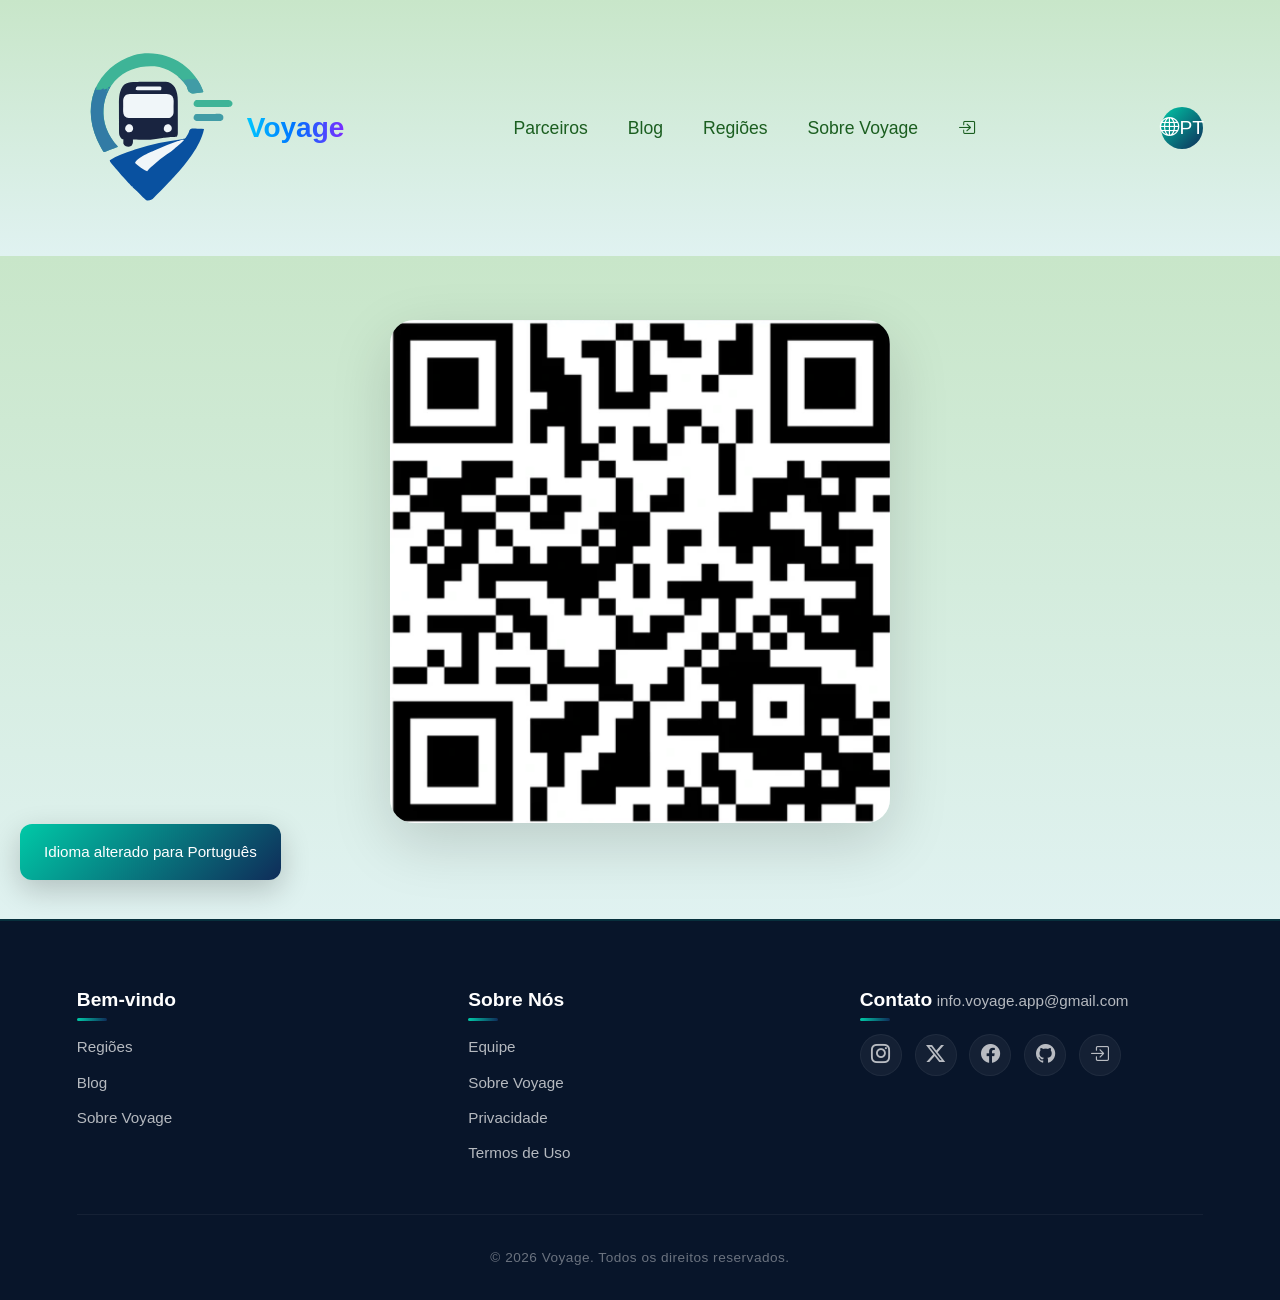
==== front-end/pages/app.html @ 57cb7425 "Primeiro commit - Projeto Voyage" ====
<!DOCTYPE html>
<html lang="pt-BR">

<head>
    <meta charset="UTF-8">
    <meta name="viewport" content="width=device-width, initial-scale=1.0">
    <link rel="stylesheet" href="../css/style.css">
    <link rel="stylesheet" href="../css/app.css">
    <link rel="stylesheet" href="https://cdn.jsdelivr.net/npm/bootstrap-icons@1.13.1/font/bootstrap-icons.min.css">
    <title>Instale o App | Voyage</title>
</head>

<body>
    <div class="container">

        <!-- ===== HEADER ===== -->
        <header class="header">
            <div class="brand">
                <a href="/index.html">
                <img src="../img/voyage_logo.svg" alt="Logo Voyage" class="logo">
                </a>
                <span class="brand-name">Voyage</span>
            </div>
            <nav class="nav-menu">
                <ul>
                    <li><a href="/front-end/pages/parceiros.html" class="active" data-i18n="nav_parceiros">Parceiros</a></li>
                    <li><a href="/front-end/pages/blog.html" data-i18n="nav_blog">Blog</a></li>
                    <li><a href="/front-end/pages/regioes.html" data-i18n="nav_regioes">Regiões</a></li>
                    <li><a href="/front-end/pages/sobre_nos.html" data-i18n="nav_sobre">Sobre Voyage</a></li>
                                        <!-- Botão de Login ADM -->
                    <a href="./front-end/pages/login.html" class="admin-login-link" title="Área Administrativa">
                        <i class="bi-box-arrow-in-right"></i> 
                    </a>
                </ul>
            </nav>
            <div class="language-selector">
                <button id="languageBtn" class="language-toggle" onclick="toggleLanguageMenu()">
                    <i class="bi bi-globe"></i> <span id="languageLabel">PT</span>
                </button>
                <div id="languageMenu" class="language-menu">
                    <button onclick="setLanguage('pt')">🇧🇷 Português</button>
                    <button onclick="setLanguage('en')">🇺🇸 English</button>
                    <button onclick="setLanguage('es')">🇪🇸 Español</button>
                </div>
            </div>
        </header>

        <!-- ===== CONTEÚDO PRINCIPAL (APENAS IMAGEM) ===== -->
        <main class="app-content">
            <div class="app-image-container">
                <img src="../img/qr-code.png" alt="Aplicativo Voyage">
            </div>
        </main>

        <!-- ===== FOOTER ===== -->
        <footer class="footer">
            <div class="footer-container">
                <div class="footer-col">
                    <h3 data-i18n="footer_bemvindo">Bem-vindo</h3>
                    <ul>
                        <li><a href="/front-end/pages/regioes.html" data-i18n="nav_regioes">Regiões</a></li>
                        <li><a href="/front-end/pages/blog.html" data-i18n="nav_blog">Blog</a></li>
                        <li><a href="/front-end/pages/sobre_nos.html" data-i18n="nav_sobre">Sobre Nós</a></li>
                    </ul>
                </div>
                <div class="footer-col">
                    <h3 data-i18n="footer_sobre">Sobre Nós</h3>
                    <ul>
                        <li><a href="/front-end/pages/sobre_nos.html#equipe" data-i18n="footer_equipe">Equipe</a></li>
                        <li><a href="/front-end/pages/sobre_nos.html" data-i18n="nav_sobre">Sobre Voyage</a></li>
                        <li><a href="/front-end/pages/sobre_nos.html#privacidade" data-i18n="footer_privacidade">Privacidade</a></li>
                        <li><a href="/front-end/pages/sobre_nos.html#termos" data-i18n="footer_termos">Termos de Uso</a></li>
                    </ul>
                </div>
                <div class="footer-col contact-col">
                    <h3 data-i18n="footer_contato">Contato</h3>
                    <a href="mailto:info.voyage.app@gmail.com" class="footer-email" data-i18n="footer_email">
                        <i class="bi bi-envelope-fill"></i> info.voyage.app@gmail.com
                    </a>
                    <div class="footer-social">
                        <a href="#" aria-label="Instagram"><i class="bi bi-instagram"></i></a>
                        <a href="#" aria-label="X (Twitter)"><i class="bi bi-twitter-x"></i></a>
                        <a href="#" aria-label="Facebook"><i class="bi bi-facebook"></i></a>
                        <a href="#" aria-label="GitHub"><i class="bi bi-github"></i></a>
                                        <!-- Botão de Login ADM -->
                    <a href="/front-end/pages/login.html" class="admin-login-link" title="Área Administrativa">
                        <i class="bi-box-arrow-in-right"></i> 
                    </a>
                    </div>
                </div>
            </div>
            <div class="footer-bottom">
                <p data-i18n="footer_direitos">&copy; 2026 Voyage. Todos os direitos reservados.</p>
            </div>
        </footer>

    </div>

        <div id="languageToast" class="language-toast"></div>

    <!-- Código de integração do VLibras -->
    <div vw class="enabled">
        <div vw-access-button class="active"></div>
        <div vw-plugin-wrapper>
            <div class="vw-plugin-top-wrapper"></div>
        </div>
    </div>
    <script src="/front-end/js/idioma.js"></script>
    <script src="https://vlibras.gov.br/app/vlibras-plugin.js"></script>
    <script>
        new window.VLibras.Widget('https://vlibras.gov.br/app');
    </script>

</body>

</html>
---- front-end/css/style.css ----
* {
    margin: 0;
    padding: 0;
    box-sizing: border-box;
}

:root {
    --text-dark: #333333;
    --green-light: #E0F2F1;
    --green-medium: #C8E6C9;
    --green-dark: #1B5E20;
    --green-accent: #00C9A7;
}

body {
    font-family: 'Segoe UI', Tahoma, Geneva, Verdana, sans-serif;
    line-height: 1.6;
    color: var(--text-dark);
    background: var(--green-light);
    min-height: 100vh;
    overflow-x: hidden;
    position: relative;
}

.container {
    margin: 0 auto;
    padding: 0;
    position: relative;
}

/* ===== HEADER ===== */
.header {
    height: 16rem;
    padding: 0 6%;
    display: flex;
    align-items: center;
    justify-content: space-between;
    /* Logo na esquerda, menu na direita */
    position: static;
    top: 0;
    z-index: 50;
    /* Degradê super suave de verde para verde (cima -> baixo) */
    background: linear-gradient(180deg, #C8E6C9 0%, #E0F2F1 100%);
}

.header .logo {
    width: 10rem;
    height: auto;
}

.brand {
    display: flex;
    align-items: center;
    gap: 10px;
}

.brand img {
    width: 50px;
    height: 50px;
    object-fit: contain;
}

.brand-name {
    font-size: 28px;
    font-weight: 700;

    background: linear-gradient(90deg,
            #00c6ff,
            #0072ff,
            #7b2cff);

    -webkit-background-clip: text;
    -webkit-text-fill-color: transparent;
    background-clip: text;
}

/* ===== MENU DE NAVEGAÇÃO ===== */
.nav-menu ul {
    display: flex;
    list-style: none;
    gap: 2.5rem;
    /* Espaçamento entre os itens do menu */
    align-items: center;
}

.nav-menu a {
    text-decoration: none;
    color: var(--green-dark);
    font-weight: 500;
    font-size: 1.1rem;
    transition: color 0.3s ease, transform 0.2s ease;
    position: relative;
}

.nav-menu a::after {
    content: '';
    position: absolute;
    width: 0;
    height: 2px;
    bottom: -4px;
    left: 0;
    background-color: var(--green-accent);
    transition: width 0.3s ease;
}

.nav-menu a:hover {
    color: var(--green-accent);
    transform: translateY(-2px);
}

.nav-menu a:hover::after {
    width: 100%;
}

/* ===== BOTÃO INSTALE O APP ===== */
.btn-install {
    display: flex;
    align-items: center;
    gap: 0.6rem;
    padding: 0.7rem 1.8rem;
    border-radius: 50px;
    text-decoration: none;
    font-weight: 700;
    font-size: 0.95rem;
    color: #ffffff;
    margin-left: 2rem;


    position: relative;
    overflow: hidden;
    z-index: 1;


    background: linear-gradient(135deg, #0F2C59 0%, #00C9A7 100%);
    box-shadow: 0 4px 15px rgba(0, 201, 167, 0.3);


    transition: transform 0.4s cubic-bezier(0.25, 0.46, 0.45, 0.94),
        box-shadow 0.4s cubic-bezier(0.25, 0.46, 0.45, 0.94);
}


.btn-install::before {
    content: '';
    position: absolute;
    top: 0;
    left: 0;
    width: 100%;
    height: 100%;
    border-radius: 50px;


    background: linear-gradient(135deg, #00C9A7 0%, #0F2C59 100%);


    opacity: 0;
    z-index: -1;
    /* Fica atrás do texto */


    transition: opacity 0.5s ease-in-out;
}

.btn-install i {
    font-size: 1.2rem;
    transition: transform 0.3s ease;
    position: relative;
    /* Garante que o ícone fique acima do degradê */
    z-index: 2;
}

.btn-install span {
    position: relative;
    /* Garante que o texto fique acima do degradê */
    z-index: 2;
}


.btn-install:hover {
    transform: translateY(-4px) scale(1.03);
    box-shadow: 0 10px 30px rgba(0, 201, 167, 0.5);
}

.btn-install:hover::before {
    opacity: 1;
    /* O segundo degradê aparece suavemente por cima do primeiro */
}

.btn-install:hover i {
    transform: translateY(-2px) scale(1.1);
}

/* Efeito ao clicar */
.btn-install:active {
    transform: scale(0.95);
    box-shadow: 0 2px 8px rgba(0, 201, 167, 0.3);
    transition: all 0.1s ease;
}

/* ===== RESPONSIVIDADE ===== */
@media (max-width: 768px) {
    .btn-install {
        margin-left: 0;
        width: 100%;
        justify-content: center;
    }
}

/* ===== RESPONSIVIDADE (Ajuste para celular) ===== */
@media (max-width: 768px) {
    .header {
        height: auto;
        flex-direction: column;
        padding: 1.5rem 6%;
        gap: 1.2rem;
    }

    .nav-menu ul {
        flex-wrap: wrap;
        justify-content: center;
        gap: 0.8rem;
    }

    .btn-install {
        margin-left: 0;
        /* Remove margem lateral no celular */
        width: 100%;
        /* Botão ocupa a largura toda no mobile */
        justify-content: center;
    }
}

/* ===== RESPONSIVIDADE  ===== */
@media (max-width: 768px) {
    .header {
        height: auto;
        flex-direction: column;
        padding: 1.5rem 6%;
        gap: 1.5rem;
    }

    .nav-menu ul {
        flex-wrap: wrap;
        justify-content: center;
        gap: 1rem;
    }
}

/* ===== MAIN / CARROSSEL DE CARDS (Layout Lado a Lado) ===== */
.main-content {
    position: relative;
    width: 100%;
    padding: 0 6%;
    margin: -4rem 0 4rem 0;
    display: flex;
    justify-content: center;
    align-items: center;
    min-height: 28rem;
    perspective: 1000px;
}

.cards-slider {
    position: relative;
    width: 100%;
    max-width: 1100px;
    /* Aumentei para caber texto e imagem */
    height: 25rem;
}

/* Card Base */
.card {
    position: absolute;
    top: 0;
    left: 0;
    width: 100%;
    height: 100%;
    background: #ffffff;
    padding: 0;
    /* Removemos o padding antigo, ele será feito nas colunas */
    border-radius: 24px;
    box-shadow: 0 20px 50px rgba(0, 0, 0, 0.08);
    display: flex;
    flex-direction: row;
    /* Texto na esquerda, imagem na direita */
    align-items: center;
    opacity: 0;
    transform: scale(0.95) translateY(20px);
    transition: opacity 0.6s ease, transform 0.6s ease;
    pointer-events: none;
    overflow: hidden;
    /* Garante que a imagem não saia das bordas arredondadas */
}

/* Card Ativo */
.card.active {
    opacity: 1;
    transform: scale(1) translateY(0);
    pointer-events: auto;
    position: relative;
    z-index: 10;
}

/* Coluna do Texto (Esquerda) */
.card-text {
    flex: 1;
    padding: 3rem 2rem 3rem 4rem;
    /* Mais padding na esquerda */
    display: flex;
    flex-direction: column;
    justify-content: center;
    align-items: flex-start;
    /* Texto alinhado à esquerda */
    text-align: left;
    /* Mudou de centralizado para esquerda */
    width: 55%;
}

/* Coluna da Imagem (Direita) */
.card-image {
    width: 45%;
    height: 100%;
    display: flex;
    align-items: center;
    justify-content: center;
    overflow: hidden;
    border-radius: 0 24px 24px 0;
    /* Arredondada apenas na direita */
    background: #f0faf9;
    /* Fundo verde bem clarinho atrás da imagem */
}

.card-image img {
    width: 100%;
    height: 100%;
    object-fit: cover;
    /* A imagem vai preencher o espaço sem distorcer */
    display: block;
}

/* Elementos do Texto */
.card .tag {
    display: inline-block;
    background: #E0F2F1;
    color: #1B5E20;
    padding: 0.4rem 1.2rem;
    border-radius: 50px;
    font-size: 0.8rem;
    font-weight: 600;
    text-transform: uppercase;
    letter-spacing: 0.5px;
    margin-bottom: 0.8rem;
}

.card h1 {
    font-size: 2.2rem;
    font-weight: 700;
    color: #333333;
    margin-bottom: 0.8rem;
    line-height: 1.2;
}

.card p {
    font-size: 1.05rem;
    color: #666;
    max-width: 500px;
    /* Limita largura do texto */
    margin-bottom: 1.5rem;
    line-height: 1.6;
}

/* Botões */
.btn-group {
    display: flex;
    gap: 1rem;
    flex-wrap: wrap;
}

.btn {
    display: inline-block;
    padding: 0.7rem 1.8rem;
    border-radius: 50px;
    text-decoration: none;
    font-weight: 600;
    font-size: 0.95rem;
    transition: all 0.3s ease;
}

.btn-primary {
    background: #1B5E20;
    color: #ffffff;
    box-shadow: 0 4px 15px rgba(27, 94, 32, 0.3);
}

.btn-primary:hover {
    background: #0f4212;
    transform: translateY(-3px);
}

.btn-secondary {
    background: transparent;
    color: #1B5E20;
    border: 2px solid #C8E6C9;
}

.btn-secondary:hover {
    background: #E0F2F1;
    border-color: #1B5E20;
    transform: translateY(-3px);
}

/* ===== CONTROLES DO SLIDER ===== */
.slider-indicators {
    display: flex;
    justify-content: center;
    gap: 0.8rem;
    margin-top: 2rem;
    position: absolute;
    bottom: -40px;
    left: 50%;
    transform: translateX(-50%);
    z-index: 20;
}

.slider-indicators .dot {
    width: 12px;
    height: 12px;
    border-radius: 50%;
    border: none;
    background: #ccc;
    cursor: pointer;
    transition: background 0.3s ease, transform 0.3s ease;
}

.slider-indicators .dot.active {
    background: #1B5E20;
    transform: scale(1.2);
}

/* ===== SETAS DE NAVEGAÇÃO PERSONALIZADAS ===== */
.arrow {
    position: absolute;
    top: 50%;
    transform: translateY(-50%);
    width: 48px;
    height: 48px;
    border-radius: 50%;
    border: none;
    cursor: pointer;
    z-index: 30;
    display: flex;
    align-items: center;
    justify-content: center;

    /* Degradê da logo */
    background: linear-gradient(135deg, #00C9A7 0%, #0F2C59 100%);
    color: #ffffff;

    /* Sombras elegantes */
    box-shadow: 0 4px 15px rgba(0, 0, 0, 0.15);

    /* Transição suave */
    transition: all 0.3s cubic-bezier(0.4, 0, 0.2, 1);
}

/* Efeito ao passar o mouse */
.arrow:hover {
    transform: translateY(-50%) scale(1.1);
    box-shadow: 0 8px 25px rgba(0, 201, 167, 0.4);
}

/* Efeito ao clicar */
.arrow:active {
    transform: translateY(-50%) scale(0.9);
}

/* Posicionamento: Colado nas bordas do card */
.cards-slider {
    position: relative;
    /* Garante que as setas fiquem presas ao slider */
}

.arrow-left {
    left: 100px;
    /* Metade da largura da seta para fora */
}

.arrow-right {
    right: 100px;
    /* Metade da largura da seta para fora */
}

/* Ícone SVG dentro da seta */
.arrow svg {
    width: 24px;
    height: 24px;
    stroke: #ffffff;
    stroke-width: 2.5;
    transition: transform 0.3s ease;
}

.arrow:hover svg {
    transform: scale(1.1);
}

/* ===== RESPONSIVIDADE ===== */
@media (max-width: 900px) {
    .arrow {
        display: none;
        /* Esconde em telas menores */
    }
}


/* ===== RESPONSIVIDADE ===== */
@media (max-width: 900px) {
    .card {
        flex-direction: column;
        /* Em telas menores, imagem vai para baixo do texto */
        height: auto;
        padding-bottom: 0;
    }

    .card-text {
        width: 100%;
        padding: 2.5rem;
        align-items: center;
        text-align: center;
    }

    .card p {
        max-width: 100%;
    }

    .card-image {
        width: 100%;
        height: 250px;
        border-radius: 0 0 24px 24px;
    }

    .main-content {
        margin: -2rem 0 2rem 0;
    }

    .cards-slider {
        height: auto;
        min-height: 32rem;
    }

    .arrow {
        display: none;
    }
}


/* ===== SEÇÃO REGIÕES ===== */
.regions-section {
    width: 100%;
    padding: 5rem 6% 6rem 6%;
    
    /* 🔥 DEGRADÊ MAIS MARCADO (Verde clarinho -> Azul escuro suave) */
    background: linear-gradient(180deg, #E0F2F1 0%, #C8E6C9 40%, #A3C4BC 100%);
    
    margin-top: 2rem;
}

.regions-container {
    max-width: 800px; /* Deixei mais estreito para ficar elegante */
    margin: 0 auto;
    display: flex;
    flex-direction: column; /* 🔥 O SEGREDO: Coloca um embaixo do outro */
    align-items: center;
    gap: 3rem;
}

/* Coluna do Texto (Centralizado) */
.regions-text {
    max-width: 700px;
    text-align: center; /* Centraliza o texto */
    display: flex;
    flex-direction: column;
    align-items: center;
}

.regions-tag {
    display: inline-block;
    background: #E0F2F1;
    color: #1B5E20;
    padding: 0.4rem 1.2rem;
    border-radius: 50px;
    font-size: 0.8rem;
    font-weight: 600;
    text-transform: uppercase;
    letter-spacing: 0.5px;
    margin-bottom: 1rem;
}

.regions-text h2 {
    font-size: 3rem;
    font-weight: 700;
    color: #333333;
    line-height: 1.2;
    margin-bottom: 1.2rem;
}

/* A palavra que muda (Matão / Taquaritinga) */
.highlight-city {
    background: linear-gradient(135deg, #00C9A7 0%, #0F2C59 100%);
    -webkit-background-clip: text;
    -webkit-text-fill-color: transparent;
    background-clip: text;
    display: inline-block;
    min-width: 160px;
    transition: opacity 0.5s ease;
}

.regions-text p {
    font-size: 1.1rem;
    color: #666;
    line-height: 1.6;
    margin-bottom: 2rem;
    max-width: 500px;
}

/* Botão Ver Regiões */
.btn-regions {
    display: inline-flex;
    align-items: center;
    gap: 0.8rem;
    padding: 0.9rem 2.5rem;
    border-radius: 50px;
    text-decoration: none;
    font-weight: 700;
    font-size: 1rem;
    color: #ffffff;
    
    background: linear-gradient(135deg, #00C9A7 0%, #0F2C59 100%);
    box-shadow: 0 4px 15px rgba(0, 201, 167, 0.3);
    transition: all 0.4s cubic-bezier(0.25, 0.46, 0.45, 0.94);
    position: relative;
    overflow: hidden;
    z-index: 1;
}

.btn-regions::before {
    content: '';
    position: absolute;
    top: 0;
    left: 0;
    width: 100%;
    height: 100%;
    border-radius: 50px;
    background: linear-gradient(135deg, #0F2C59 0%, #00C9A7 100%);
    opacity: 0;
    z-index: -1;
    transition: opacity 0.5s ease-in-out;
}

.btn-regions:hover {
    transform: translateY(-3px) scale(1.02);
    box-shadow: 0 8px 25px rgba(0, 201, 167, 0.5);
}

.btn-regions:hover::before {
    opacity: 1;
}

.btn-regions i {
    font-size: 1.2rem;
    transition: transform 0.3s ease;
}

.btn-regions:hover i {
    transform: translateX(5px);
}

.btn-regions:active {
    transform: scale(0.95);
}

/* Coluna da Imagem (Agora embaixo) */
.regions-images {
    width: 100%;
    max-width: 700px;
    position: relative;
    height: 350px;
    border-radius: 24px;
    overflow: hidden;
    box-shadow: 0 20px 50px rgba(0, 0, 0, 0.1);
}

.city-image {
    position: absolute;
    top: 0;
    left: 0;
    width: 100%;
    height: 100%;
    object-fit: cover;
    border-radius: 24px;
    opacity: 0;
    transform: scale(1.05);
    transition: opacity 0.8s ease, transform 0.8s ease;
}

.city-image.active {
    opacity: 1;
    transform: scale(1);
    z-index: 10;
}


/* ===== CRÉDITOS DINÂMICOS DAS IMAGENS ===== */
.regions-images {
    position: relative;
}

.credit-text {
    position: absolute;
    bottom: 10px;
    right: 15px;
    background: rgba(255, 255, 255, 0.85);
    color: #333333;
    padding: 4px 12px;
    border-radius: 20px;
    font-size: 0.8rem;
    font-weight: 500;
    z-index: 15;
    box-shadow: 0 4px 12px rgba(0, 0, 0, 0.2);
    backdrop-filter: blur(2px);
}

.credit-text a {
    color: #00C9A7;
    text-decoration: none;
    font-weight: 700;
}

.credit-text a:hover {
    text-decoration: underline;
    color: #0F2C59;
}

/* Ajuste para o modo noturno */
body.dark-mode .credit-text {
    background: rgba(15, 31, 38, 0.8);
    color: #e0e0e0;
}

body.dark-mode .credit-text a {
    color: #00C9A7;
}

body.dark-mode .credit-text a:hover {
    color: #ffffff;
}

/* ===== RESPONSIVIDADE ===== */
@media (max-width: 900px) {
    .regions-text h2 {
        font-size: 2.2rem;
    }
    .regions-images {
        height: 250px;
    }
}

/* ===== SEÇÃO VISÃO ===== */
.vision-section {
    width: 100%;
    padding: 5rem 6% 6rem 6%;
    background: linear-gradient(180deg, #A3C4BC 0%, #0F2C59 100%);
    color: #333333;
}

.vision-section .vision-text p {
    color: #444444; /* Mantém cinza escuro na parte clara */
}

@media (min-width: 901px) {
    .vision-section .vision-text .vision-highlight {
        color: #ffffff;
        border-left-color: #00C9A7;
    }
}

.vision-container {
    max-width: 1200px;
    margin: 0 auto;
    display: flex;
    align-items: center;
    justify-content: space-between;
    gap: 4rem;
}

/* Coluna do Texto */
.vision-text {
    flex: 1;
    max-width: 600px;
}

.vision-tag {
    display: inline-block;
    background: rgba(255, 255, 255, 0.3);
    backdrop-filter: blur(4px);
    color: #1B5E20;
    padding: 0.4rem 1.2rem;
    border-radius: 50px;
    font-size: 0.8rem;
    font-weight: 600;
    text-transform: uppercase;
    letter-spacing: 0.5px;
    margin-bottom: 1rem;
}

.vision-text h2 {
    font-size: 3rem;
    font-weight: 700;
    color: #ffffff;
    line-height: 1.2;
    margin-bottom: 1.5rem;
    text-shadow: 0 2px 10px rgba(0, 0, 0, 0.1);
}

.vision-text h2 span {
    background: linear-gradient(135deg, #00C9A7 0%, #ffffff 100%);
    -webkit-background-clip: text;
    -webkit-text-fill-color: transparent;
    background-clip: text;
}

.vision-text p {
    font-size: 1.1rem;
    line-height: 1.8;
    margin-bottom: 1.5rem;
}

/* Ajuste dinâmico da cor do texto conforme o degradê */
.vision-text p:nth-child(3) {
    color: #ffffff; /* Parágrafos ficam brancos no fundo azul */
}

.vision-text p:nth-child(4) {
    color: #f0f0f0; /* Parágrafos ficam brancos no fundo azul */
}

.vision-text .vision-highlight {
    font-weight: 600;
    color: #ffffff;
    font-size: 1.15rem;
    border-left: 4px solid #00C9A7;
    padding-left: 1.2rem;
    margin-top: 0.5rem;
    background: rgba(0, 0, 0, 0.1);
    border-radius: 8px;
    padding: 1rem 1.5rem;
    backdrop-filter: blur(2px);
}

/* Coluna da Imagem */
.vision-image {
    flex: 1;
    max-width: 550px;
    border-radius: 24px;
    overflow: hidden;
    box-shadow: 0 20px 50px rgba(0, 0, 0, 0.3);
    border: 3px solid rgba(255, 255, 255, 0.2);
}

.vision-image img {
    width: 100%;
    height: auto;
    display: block;
    object-fit: cover;
}

/* ===== RESPONSIVIDADE ===== */
@media (max-width: 900px) {
    .vision-container {
        flex-direction: column-reverse;
        gap: 2.5rem;
    }
    .vision-text {
        max-width: 100%;
        text-align: center;
    }
    .vision-text h2 {
        font-size: 2.2rem;
    }
    .vision-text .vision-highlight {
        border-left: none;
        padding-left: 0;
        text-align: center;
    }
    .vision-image {
        max-width: 100%;
    }
}

/* ===== SEÇÃO BLOG ===== */
.blog-section {
    width: 100%;
    padding: 6rem 6% 8rem 6%;
    
    /* 🔥 Degradê de continuação (Azul escuro -> Azul mais profundo) */
    background: linear-gradient(180deg, #0F2C59 0%, #0a1f3d 100%);
    
    /* Centraliza o conteúdo e limita a largura */
    display: flex;
    justify-content: center;
    align-items: center;
    text-align: center;
}

.blog-container {
    max-width: 800px;
    margin: 0 auto;
}

.blog-content {
    display: flex;
    flex-direction: column;
    align-items: center;
    gap: 1.5rem;
}

.blog-tag {
    display: inline-block;
    background: rgba(255, 255, 255, 0.1);
    backdrop-filter: blur(4px);
    color: #00C9A7;
    padding: 0.4rem 1.5rem;
    border-radius: 50px;
    font-size: 0.8rem;
    font-weight: 600;
    text-transform: uppercase;
    letter-spacing: 0.5px;
    border: 1px solid rgba(255, 255, 255, 0.1);
}

.blog-content h2 {
    font-size: 3.5rem;
    font-weight: 700;
    color: #ffffff;
    line-height: 1.1;
    margin: 0;
    text-shadow: 0 2px 20px rgba(0, 0, 0, 0.2);
}

.blog-content h2::after {
    content: '';
    display: block;
    width: 80px;
    height: 4px;
    background: linear-gradient(90deg, #00C9A7, #0F2C59);
    margin: 1.5rem auto 0;
    border-radius: 4px;
}

.blog-content p {
    font-size: 1.2rem;
    color: rgba(255, 255, 255, 0.8);
    line-height: 1.8;
    max-width: 600px;
    margin: 0 auto;
}

/* Botão Acessar o Blog */
.btn-blog {
    display: inline-flex;
    align-items: center;
    gap: 0.8rem;
    padding: 1rem 3rem;
    border-radius: 50px;
    text-decoration: none;
    font-weight: 700;
    font-size: 1.1rem;
    color: #0F2C59;
    
    /* Fundo branco com degradê nas bordas */
    background: #ffffff;
    border: 2px solid transparent;
    background-image: linear-gradient(#ffffff, #ffffff), 
                      linear-gradient(135deg, #00C9A7, #0F2C59);
    background-origin: border-box;
    background-clip: padding-box, border-box;
    
    box-shadow: 0 4px 20px rgba(0, 201, 167, 0.3);
    transition: all 0.4s cubic-bezier(0.25, 0.46, 0.45, 0.94);
    position: relative;
    overflow: hidden;
    z-index: 1;
}

.btn-blog::before {
    content: '';
    position: absolute;
    top: 0;
    left: 0;
    width: 100%;
    height: 100%;
    border-radius: 50px;
    background: linear-gradient(135deg, #00C9A7, #0F2C59);
    opacity: 0;
    z-index: -1;
    transition: opacity 0.5s ease-in-out;
}

.btn-blog:hover {
    transform: translateY(-4px) scale(1.03);
    box-shadow: 0 10px 35px rgba(0, 201, 167, 0.5);
    color: #ffffff;
}

.btn-blog:hover::before {
    opacity: 1;
}

.btn-blog i {
    font-size: 1.3rem;
    transition: transform 0.3s ease;
}

.btn-blog:hover i {
    transform: translateX(6px);
}

.btn-blog:active {
    transform: scale(0.95);
}

/* ===== RESPONSIVIDADE ===== */
@media (max-width: 900px) {
    .blog-section {
        padding: 4rem 6% 5rem 6%;
    }
    .blog-content h2 {
        font-size: 2.5rem;
    }
    .blog-content p {
        font-size: 1.05rem;
    }
    .btn-blog {
        padding: 0.9rem 2.5rem;
        font-size: 1rem;
    }
}

/* ===== RODAPÉ ===== */
.footer {
    width: 100%;
    background: #08152a; /* Azul mais escuro que a seção do blog */
    padding: 4rem 6% 2rem 6%;
    color: #ffffff;
    border-top: 2px solid rgba(0, 201, 167, 0.15); /* Linha sutil verde água */
}

.footer-container {
    max-width: 1200px;
    margin: 0 auto;
    display: flex;
    justify-content: space-between;
    flex-wrap: wrap;
    gap: 3rem;
    padding-bottom: 3rem;
    border-bottom: 1px solid rgba(255, 255, 255, 0.05);
}

/* Colunas do Footer */
.footer-col {
    flex: 1;
    min-width: 180px;
}

.footer-col h3 {
    font-size: 1.2rem;
    font-weight: 700;
    color: #ffffff;
    margin-bottom: 1.2rem;
    position: relative;
    display: inline-block;
}

/* Linha decorativa abaixo do título */
.footer-col h3::after {
    content: '';
    position: absolute;
    bottom: -6px;
    left: 0;
    width: 30px;
    height: 3px;
    background: linear-gradient(90deg, #00C9A7, #0F2C59);
    border-radius: 4px;
}

.footer-col ul {
    list-style: none;
    display: flex;
    flex-direction: column;
    gap: 0.6rem;
}

.footer-col ul li a {
    text-decoration: none;
    color: rgba(255, 255, 255, 0.7);
    font-size: 0.95rem;
    transition: color 0.3s ease, transform 0.2s ease;
    display: inline-block;
}

.footer-col ul li a:hover {
    color: #00C9A7;
    transform: translateX(4px);
}

/* Coluna de Contato (Email e Redes) */
.footer-email {
    display: inline-flex;
    align-items: center;
    gap: 0.6rem;
    color: rgba(255, 255, 255, 0.7);
    text-decoration: none;
    font-size: 0.95rem;
    margin-bottom: 1.2rem;
    transition: color 0.3s ease;
}

.footer-email:hover {
    color: #00C9A7;
}

.footer-email i {
    font-size: 1.1rem;
}

/* Ícones das Redes Sociais */
.footer-social {
    display: flex;
    gap: 0.8rem;
    flex-wrap: wrap;
}

.footer-social a {
    display: flex;
    align-items: center;
    justify-content: center;
    width: 42px;
    height: 42px;
    border-radius: 50%;
    background: rgba(255, 255, 255, 0.05);
    color: rgba(255, 255, 255, 0.7);
    text-decoration: none;
    font-size: 1.2rem;
    transition: all 0.3s cubic-bezier(0.25, 0.46, 0.45, 0.94);
    border: 1px solid rgba(255, 255, 255, 0.05);
}

.footer-social a:hover {
    background: linear-gradient(135deg, #00C9A7 0%, #0F2C59 100%);
    color: #ffffff;
    transform: translateY(-3px) scale(1.05);
    box-shadow: 0 8px 20px rgba(0, 201, 167, 0.3);
}

/* Linha inferior (Direitos autorais) */
.footer-bottom {
    max-width: 1200px;
    margin: 0 auto;
    padding-top: 2rem;
    text-align: center;
}

.footer-bottom p {
    color: rgba(255, 255, 255, 0.4);
    font-size: 0.85rem;
    letter-spacing: 0.5px;
}



/* ===== RESPONSIVIDADE ===== */
@media (max-width: 768px) {
    .footer-container {
        flex-direction: column;
        gap: 2.5rem;
        align-items: center;
        text-align: center;
    }
    .footer-col {
        min-width: 100%;
        display: flex;
        flex-direction: column;
        align-items: center;
    }
    .footer-col h3::after {
        left: 50%;
        transform: translateX(-50%);
    }
    .footer-col ul li a:hover {
        transform: translateY(-2px);
    }
    .footer-social {
        justify-content: center;
    }
}

/* ===== SELETOR DE IDIOMA ===== */
.language-selector {
    position: relative;
    display: inline-block;
}

.language-toggle {
    width: 42px;
    height: 42px;
    border-radius: 50%;
    background: linear-gradient(135deg, #00C9A7, #0F2C59);
    border: none;
    cursor: pointer;
    display: flex;
    align-items: center;
    justify-content: center;
    color: #ffffff;
    font-size: 1.2rem;
    margin-left: 1rem;
    transition: all 0.3s ease;
}

.language-toggle:hover {
    transform: scale(1.1);
    box-shadow: 0 8px 20px rgba(0, 201, 167, 0.4);
}

.language-menu {
    position: absolute;
    top: 50px;
    right: 0;
    background: #ffffff;
    border-radius: 12px;
    box-shadow: 0 10px 30px rgba(0, 0, 0, 0.1);
    padding: 0.5rem;
    display: none;
    flex-direction: column;
    gap: 0.2rem;
    min-width: 150px;
    z-index: 1000;
}

.language-menu.open {
    display: flex;
}

.language-menu button {
    background: none;
    border: none;
    padding: 0.5rem 1rem;
    border-radius: 8px;
    cursor: pointer;
    font-size: 0.9rem;
    color: #333;
    transition: all 0.3s ease;
    text-align: left;
}

.language-menu button:hover {
    background: #E0F2F1;
    color: #00C9A7;
}

.language-menu button.active {
    background: #E0F2F1;
    color: #00C9A7;
    font-weight: bold;
}

.language-toast {
    position: fixed;
    bottom: 20px;
    left: 20px;
    background: linear-gradient(135deg, #00C9A7, #0F2C59);
    color: #ffffff;
    padding: 1rem 1.5rem;
    border-radius: 12px;
    font-size: 0.95rem;
    box-shadow: 0 10px 30px rgba(0, 0, 0, 0.2);
    z-index: 1200;
    opacity: 0;
    transform: translateY(20px);
    transition: all 0.3s ease;
}

.language-toast.show {
    opacity: 1;
    transform: translateY(0);
}
---- front-end/css/app.css ----
/* =============================================
   APP - ESTILOS ESPECÍFICOS
   ============================================= */

/* ===== FUNDO GERAL ===== */
body {
    font-family: 'Segoe UI', Tahoma, Geneva, Verdana, sans-serif;
    color: #333333;
    margin: 0;
    min-height: 100vh;
}

/* ===== CONTEÚDO PRINCIPAL (APENAS IMAGEM) ===== */
.app-content {
    width: 100%;
    padding: 4rem 6% 6rem 6%;
    background: linear-gradient(180deg, #C8E6C9 0%, #E0F2F1 100%);
    display: flex;
    justify-content: center;
    align-items: center;
    min-height: 70vh;
}

.app-image-container {
    max-width: 500px;
    width: 100%;
    display: flex;
    justify-content: center;
    align-items: center;
}

.app-image-container img {
    width: 100%;
    height: auto;
    display: block;
    object-fit: contain;
    
    /* Efeito de "flutuação" com sombra */
    border-radius: 24px;
    box-shadow: 0 20px 60px rgba(0, 0, 0, 0.15);
    transition: transform 0.3s ease, box-shadow 0.3s ease;
}

.app-image-container img:hover {
    transform: translateY(-6px);
    box-shadow: 0 30px 80px rgba(0, 0, 0, 0.2);
}

/* ===== RESPONSIVIDADE ===== */
@media (max-width: 900px) {
    .app-content {
        min-height: 50vh;
        padding: 3rem 6%;
    }

    .app-image-container {
        max-width: 350px;
    }
}

@media (max-width: 600px) {
    .app-image-container {
        max-width: 280px;
    }
}
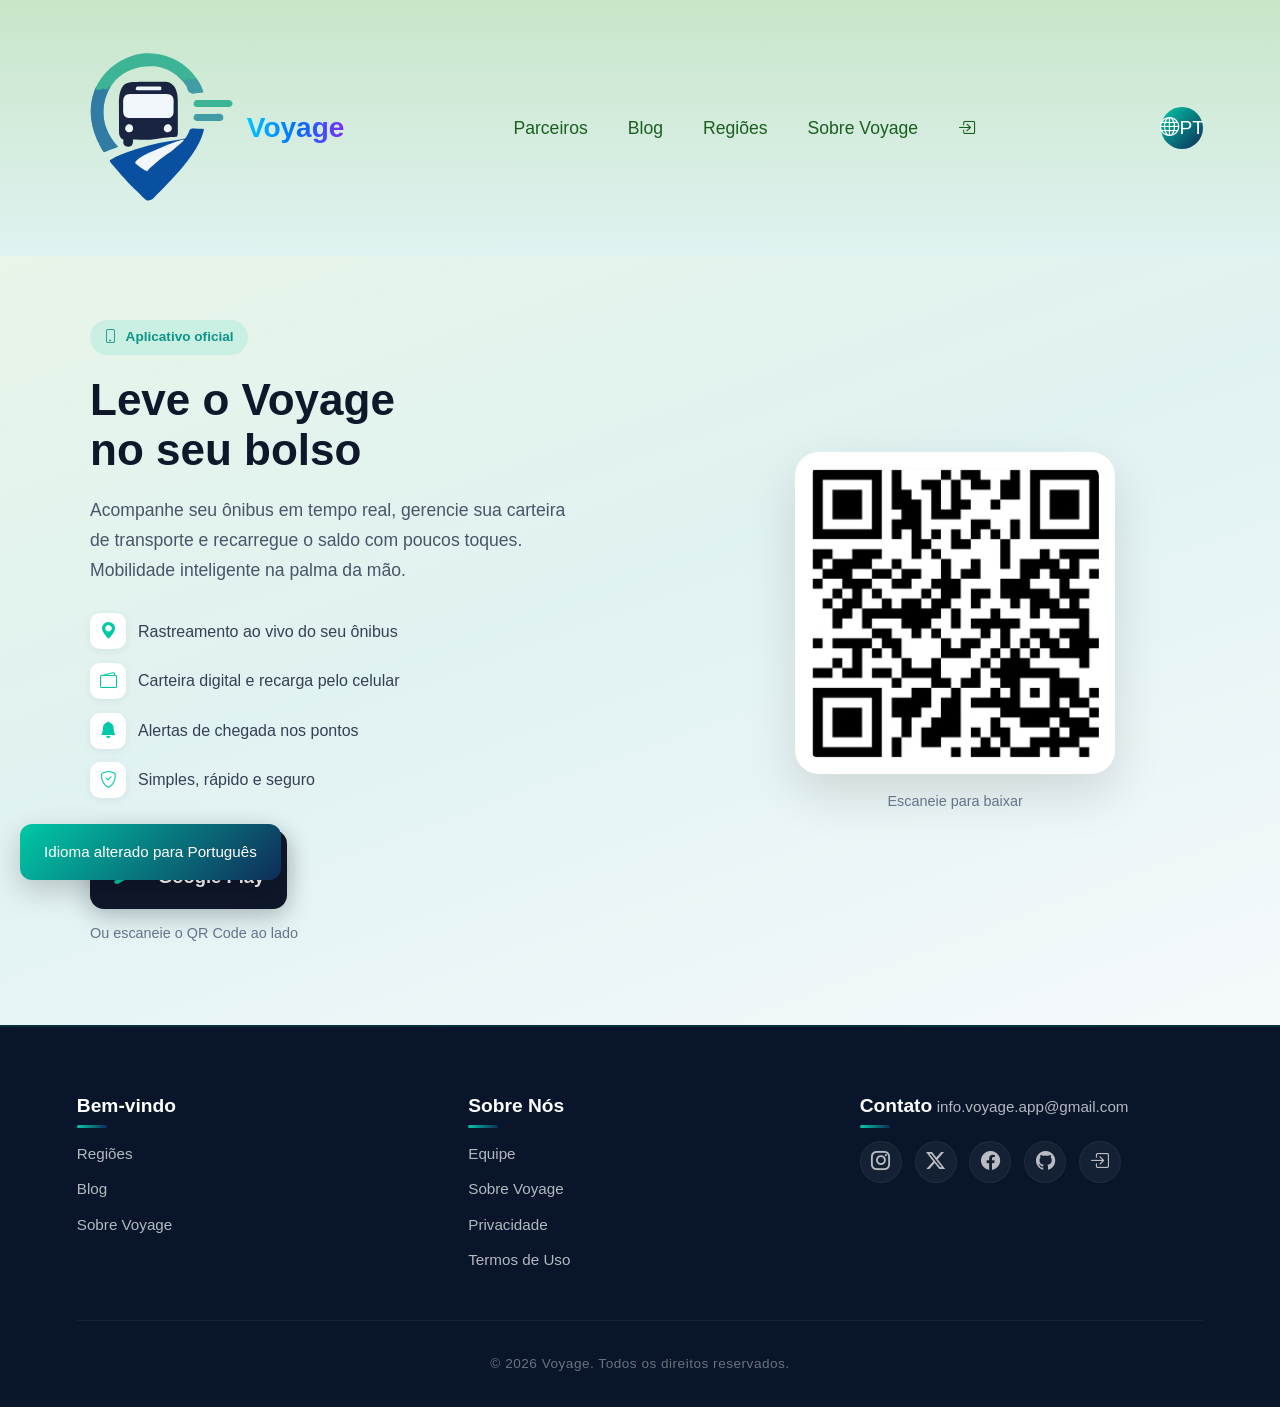
==== commit f58b7eb1: "Ajuste na pagina APP" ====
--- a/front-end/pages/app.html
+++ b/front-end/pages/app.html
@@ -46,11 +46,67 @@
         </header>
 
         <!-- ===== CONTEÚDO PRINCIPAL (APENAS IMAGEM) ===== -->
-        <main class="app-content">
-            <div class="app-image-container">
-                <img src="../img/qr-code.png" alt="Aplicativo Voyage">
+<!-- ===== CONTEÚDO PRINCIPAL ===== -->
+<main class="app-content">
+    <div class="app-hero">
+
+        <!-- Texto -->
+        <div class="app-text">
+            <span class="app-badge">
+                <i class="bi bi-phone"></i> Aplicativo oficial
+            </span>
+
+            <h1>Leve o Voyage<br>no seu bolso</h1>
+
+            <p class="app-desc">
+                Acompanhe seu ônibus em tempo real, gerencie sua carteira de transporte
+                e recarregue o saldo com poucos toques. Mobilidade inteligente na palma da mão.
+            </p>
+
+            <ul class="app-features">
+                <li>
+                    <i class="bi bi-geo-alt-fill"></i>
+                    <span>Rastreamento ao vivo do seu ônibus</span>
+                </li>
+                <li>
+                    <i class="bi bi-wallet2"></i>
+                    <span>Carteira digital e recarga pelo celular</span>
+                </li>
+                <li>
+                    <i class="bi bi-bell-fill"></i>
+                    <span>Alertas de chegada nos pontos</span>
+                </li>
+                <li>
+                    <i class="bi bi-shield-check"></i>
+                    <span>Simples, rápido e seguro</span>
+                </li>
+            </ul>
+
+            <div class="app-actions">
+                <!-- Troque o href pelo link real da Play Store quando tiver -->
+                <a href="https://play.google.com/store" target="_blank" rel="noopener"
+                   class="btn-playstore">
+                    <i class="bi bi-google-play"></i>
+                    <div class="btn-playstore-text">
+                        <small>Disponível no</small>
+                        <strong>Google Play</strong>
+                    </div>
+                </a>
+
+                <p class="app-qr-hint">
+                    Ou escaneie o QR Code ao lado
+                </p>
             </div>
-        </main>
+        </div>
+
+        <!-- QR Code -->
+        <div class="app-image-container">
+            <img src="../img/qr-code.png" alt="QR Code do aplicativo Voyage">
+            <p class="qr-caption">Escaneie para baixar</p>
+        </div>
+
+    </div>
+</main>
 
         <!-- ===== FOOTER ===== -->
         <footer class="footer">
--- a/front-end/css/style.css
+++ b/front-end/css/style.css
@@ -35,12 +35,11 @@
     display: flex;
     align-items: center;
     justify-content: space-between;
-    /* Logo na esquerda, menu na direita */
     position: static;
     top: 0;
     z-index: 50;
-    /* Degradê super suave de verde para verde (cima -> baixo) */
     background: linear-gradient(180deg, #C8E6C9 0%, #E0F2F1 100%);
+    gap: 1rem;
 }
 
 .header .logo {
@@ -63,12 +62,7 @@
 .brand-name {
     font-size: 28px;
     font-weight: 700;
-
-    background: linear-gradient(90deg,
-            #00c6ff,
-            #0072ff,
-            #7b2cff);
-
+    background: linear-gradient(90deg, #00c6ff, #0072ff, #7b2cff);
     -webkit-background-clip: text;
     -webkit-text-fill-color: transparent;
     background-clip: text;
@@ -79,7 +73,6 @@
     display: flex;
     list-style: none;
     gap: 2.5rem;
-    /* Espaçamento entre os itens do menu */
     align-items: center;
 }
 
@@ -124,21 +117,14 @@
     font-size: 0.95rem;
     color: #ffffff;
     margin-left: 2rem;
-
-
     position: relative;
     overflow: hidden;
     z-index: 1;
-
-
     background: linear-gradient(135deg, #0F2C59 0%, #00C9A7 100%);
     box-shadow: 0 4px 15px rgba(0, 201, 167, 0.3);
-
-
     transition: transform 0.4s cubic-bezier(0.25, 0.46, 0.45, 0.94),
         box-shadow 0.4s cubic-bezier(0.25, 0.46, 0.45, 0.94);
 }
-
 
 .btn-install::before {
     content: '';
@@ -148,16 +134,9 @@
     width: 100%;
     height: 100%;
     border-radius: 50px;
-
-
     background: linear-gradient(135deg, #00C9A7 0%, #0F2C59 100%);
-
-
     opacity: 0;
     z-index: -1;
-    /* Fica atrás do texto */
-
-
     transition: opacity 0.5s ease-in-out;
 }
 
@@ -165,16 +144,13 @@
     font-size: 1.2rem;
     transition: transform 0.3s ease;
     position: relative;
-    /* Garante que o ícone fique acima do degradê */
     z-index: 2;
 }
 
 .btn-install span {
     position: relative;
-    /* Garante que o texto fique acima do degradê */
     z-index: 2;
 }
-
 
 .btn-install:hover {
     transform: translateY(-4px) scale(1.03);
@@ -183,70 +159,19 @@
 
 .btn-install:hover::before {
     opacity: 1;
-    /* O segundo degradê aparece suavemente por cima do primeiro */
 }
 
 .btn-install:hover i {
     transform: translateY(-2px) scale(1.1);
 }
 
-/* Efeito ao clicar */
 .btn-install:active {
     transform: scale(0.95);
     box-shadow: 0 2px 8px rgba(0, 201, 167, 0.3);
     transition: all 0.1s ease;
 }
 
-/* ===== RESPONSIVIDADE ===== */
-@media (max-width: 768px) {
-    .btn-install {
-        margin-left: 0;
-        width: 100%;
-        justify-content: center;
-    }
-}
-
-/* ===== RESPONSIVIDADE (Ajuste para celular) ===== */
-@media (max-width: 768px) {
-    .header {
-        height: auto;
-        flex-direction: column;
-        padding: 1.5rem 6%;
-        gap: 1.2rem;
-    }
-
-    .nav-menu ul {
-        flex-wrap: wrap;
-        justify-content: center;
-        gap: 0.8rem;
-    }
-
-    .btn-install {
-        margin-left: 0;
-        /* Remove margem lateral no celular */
-        width: 100%;
-        /* Botão ocupa a largura toda no mobile */
-        justify-content: center;
-    }
-}
-
-/* ===== RESPONSIVIDADE  ===== */
-@media (max-width: 768px) {
-    .header {
-        height: auto;
-        flex-direction: column;
-        padding: 1.5rem 6%;
-        gap: 1.5rem;
-    }
-
-    .nav-menu ul {
-        flex-wrap: wrap;
-        justify-content: center;
-        gap: 1rem;
-    }
-}
-
-/* ===== MAIN / CARROSSEL DE CARDS (Layout Lado a Lado) ===== */
+/* ===== MAIN / CARROSSEL DE CARDS ===== */
 .main-content {
     position: relative;
     width: 100%;
@@ -263,7 +188,6 @@
     position: relative;
     width: 100%;
     max-width: 1100px;
-    /* Aumentei para caber texto e imagem */
     height: 25rem;
 }
 
@@ -276,19 +200,16 @@
     height: 100%;
     background: #ffffff;
     padding: 0;
-    /* Removemos o padding antigo, ele será feito nas colunas */
     border-radius: 24px;
     box-shadow: 0 20px 50px rgba(0, 0, 0, 0.08);
     display: flex;
     flex-direction: row;
-    /* Texto na esquerda, imagem na direita */
     align-items: center;
     opacity: 0;
     transform: scale(0.95) translateY(20px);
     transition: opacity 0.6s ease, transform 0.6s ease;
     pointer-events: none;
     overflow: hidden;
-    /* Garante que a imagem não saia das bordas arredondadas */
 }
 
 /* Card Ativo */
@@ -303,15 +224,15 @@
 /* Coluna do Texto (Esquerda) */
 .card-text {
     flex: 1;
-    padding: 3rem 2rem 3rem 4rem;
-    /* Mais padding na esquerda */
+    padding: clamp(1.5rem, 3vw, 3rem)
+             clamp(1.2rem, 2.5vw, 2rem)
+             clamp(1.5rem, 3vw, 3rem)
+             clamp(2rem, 4vw, 4rem);
     display: flex;
     flex-direction: column;
     justify-content: center;
     align-items: flex-start;
-    /* Texto alinhado à esquerda */
     text-align: left;
-    /* Mudou de centralizado para esquerda */
     width: 55%;
 }
 
@@ -324,16 +245,13 @@
     justify-content: center;
     overflow: hidden;
     border-radius: 0 24px 24px 0;
-    /* Arredondada apenas na direita */
     background: #f0faf9;
-    /* Fundo verde bem clarinho atrás da imagem */
 }
 
 .card-image img {
     width: 100%;
     height: 100%;
     object-fit: cover;
-    /* A imagem vai preencher o espaço sem distorcer */
     display: block;
 }
 
@@ -352,7 +270,7 @@
 }
 
 .card h1 {
-    font-size: 2.2rem;
+    font-size: clamp(1.4rem, 3.5vw, 2.2rem);
     font-weight: 700;
     color: #333333;
     margin-bottom: 0.8rem;
@@ -360,10 +278,9 @@
 }
 
 .card p {
-    font-size: 1.05rem;
+    font-size: clamp(0.95rem, 1.8vw, 1.05rem);
     color: #666;
     max-width: 500px;
-    /* Limita largura do texto */
     margin-bottom: 1.5rem;
     line-height: 1.6;
 }
@@ -436,7 +353,7 @@
     transform: scale(1.2);
 }
 
-/* ===== SETAS DE NAVEGAÇÃO PERSONALIZADAS ===== */
+/* ===== SETAS DE NAVEGAÇÃO ===== */
 .arrow {
     position: absolute;
     top: 50%;
@@ -450,46 +367,25 @@
     display: flex;
     align-items: center;
     justify-content: center;
-
-    /* Degradê da logo */
     background: linear-gradient(135deg, #00C9A7 0%, #0F2C59 100%);
     color: #ffffff;
-
-    /* Sombras elegantes */
     box-shadow: 0 4px 15px rgba(0, 0, 0, 0.15);
-
-    /* Transição suave */
     transition: all 0.3s cubic-bezier(0.4, 0, 0.2, 1);
 }
 
-/* Efeito ao passar o mouse */
 .arrow:hover {
     transform: translateY(-50%) scale(1.1);
     box-shadow: 0 8px 25px rgba(0, 201, 167, 0.4);
 }
 
-/* Efeito ao clicar */
 .arrow:active {
     transform: translateY(-50%) scale(0.9);
 }
 
-/* Posicionamento: Colado nas bordas do card */
-.cards-slider {
-    position: relative;
-    /* Garante que as setas fiquem presas ao slider */
-}
-
-.arrow-left {
-    left: 100px;
-    /* Metade da largura da seta para fora */
-}
-
-.arrow-right {
-    right: 100px;
-    /* Metade da largura da seta para fora */
-}
-
-/* Ícone SVG dentro da seta */
+/* Posicionamento: sempre colado nas bordas do card (max-width: 1100px) */
+.arrow-left  { left:  max(0.5rem, calc(50% - 588px)); }
+.arrow-right { right: max(0.5rem, calc(50% - 588px)); }
+
 .arrow svg {
     width: 24px;
     height: 24px;
@@ -502,80 +398,26 @@
     transform: scale(1.1);
 }
 
-/* ===== RESPONSIVIDADE ===== */
-@media (max-width: 900px) {
-    .arrow {
-        display: none;
-        /* Esconde em telas menores */
-    }
-}
-
-
-/* ===== RESPONSIVIDADE ===== */
-@media (max-width: 900px) {
-    .card {
-        flex-direction: column;
-        /* Em telas menores, imagem vai para baixo do texto */
-        height: auto;
-        padding-bottom: 0;
-    }
-
-    .card-text {
-        width: 100%;
-        padding: 2.5rem;
-        align-items: center;
-        text-align: center;
-    }
-
-    .card p {
-        max-width: 100%;
-    }
-
-    .card-image {
-        width: 100%;
-        height: 250px;
-        border-radius: 0 0 24px 24px;
-    }
-
-    .main-content {
-        margin: -2rem 0 2rem 0;
-    }
-
-    .cards-slider {
-        height: auto;
-        min-height: 32rem;
-    }
-
-    .arrow {
-        display: none;
-    }
-}
-
-
 /* ===== SEÇÃO REGIÕES ===== */
 .regions-section {
     width: 100%;
     padding: 5rem 6% 6rem 6%;
-    
-    /* 🔥 DEGRADÊ MAIS MARCADO (Verde clarinho -> Azul escuro suave) */
     background: linear-gradient(180deg, #E0F2F1 0%, #C8E6C9 40%, #A3C4BC 100%);
-    
     margin-top: 2rem;
 }
 
 .regions-container {
-    max-width: 800px; /* Deixei mais estreito para ficar elegante */
+    max-width: 800px;
     margin: 0 auto;
     display: flex;
-    flex-direction: column; /* 🔥 O SEGREDO: Coloca um embaixo do outro */
+    flex-direction: column;
     align-items: center;
     gap: 3rem;
 }
 
-/* Coluna do Texto (Centralizado) */
 .regions-text {
     max-width: 700px;
-    text-align: center; /* Centraliza o texto */
+    text-align: center;
     display: flex;
     flex-direction: column;
     align-items: center;
@@ -595,14 +437,13 @@
 }
 
 .regions-text h2 {
-    font-size: 3rem;
+    font-size: clamp(1.6rem, 4.5vw, 3rem);
     font-weight: 700;
     color: #333333;
     line-height: 1.2;
     margin-bottom: 1.2rem;
 }
 
-/* A palavra que muda (Matão / Taquaritinga) */
 .highlight-city {
     background: linear-gradient(135deg, #00C9A7 0%, #0F2C59 100%);
     -webkit-background-clip: text;
@@ -614,7 +455,7 @@
 }
 
 .regions-text p {
-    font-size: 1.1rem;
+    font-size: clamp(0.95rem, 1.8vw, 1.1rem);
     color: #666;
     line-height: 1.6;
     margin-bottom: 2rem;
@@ -632,7 +473,6 @@
     font-weight: 700;
     font-size: 1rem;
     color: #ffffff;
-    
     background: linear-gradient(135deg, #00C9A7 0%, #0F2C59 100%);
     box-shadow: 0 4px 15px rgba(0, 201, 167, 0.3);
     transition: all 0.4s cubic-bezier(0.25, 0.46, 0.45, 0.94);
@@ -677,12 +517,13 @@
     transform: scale(0.95);
 }
 
-/* Coluna da Imagem (Agora embaixo) */
+/* Coluna da Imagem */
 .regions-images {
     width: 100%;
     max-width: 700px;
     position: relative;
-    height: 350px;
+    aspect-ratio: 2 / 1;
+    height: auto;
     border-radius: 24px;
     overflow: hidden;
     box-shadow: 0 20px 50px rgba(0, 0, 0, 0.1);
@@ -707,12 +548,7 @@
     z-index: 10;
 }
 
-
 /* ===== CRÉDITOS DINÂMICOS DAS IMAGENS ===== */
-.regions-images {
-    position: relative;
-}
-
 .credit-text {
     position: absolute;
     bottom: 10px;
@@ -739,7 +575,6 @@
     color: #0F2C59;
 }
 
-/* Ajuste para o modo noturno */
 body.dark-mode .credit-text {
     background: rgba(15, 31, 38, 0.8);
     color: #e0e0e0;
@@ -753,16 +588,6 @@
     color: #ffffff;
 }
 
-/* ===== RESPONSIVIDADE ===== */
-@media (max-width: 900px) {
-    .regions-text h2 {
-        font-size: 2.2rem;
-    }
-    .regions-images {
-        height: 250px;
-    }
-}
-
 /* ===== SEÇÃO VISÃO ===== */
 .vision-section {
     width: 100%;
@@ -772,7 +597,7 @@
 }
 
 .vision-section .vision-text p {
-    color: #444444; /* Mantém cinza escuro na parte clara */
+    color: #444444;
 }
 
 @media (min-width: 901px) {
@@ -791,7 +616,6 @@
     gap: 4rem;
 }
 
-/* Coluna do Texto */
 .vision-text {
     flex: 1;
     max-width: 600px;
@@ -812,7 +636,7 @@
 }
 
 .vision-text h2 {
-    font-size: 3rem;
+    font-size: clamp(1.6rem, 4.5vw, 3rem);
     font-weight: 700;
     color: #ffffff;
     line-height: 1.2;
@@ -828,34 +652,31 @@
 }
 
 .vision-text p {
-    font-size: 1.1rem;
+    font-size: clamp(0.95rem, 1.8vw, 1.1rem);
     line-height: 1.8;
     margin-bottom: 1.5rem;
 }
 
-/* Ajuste dinâmico da cor do texto conforme o degradê */
 .vision-text p:nth-child(3) {
-    color: #ffffff; /* Parágrafos ficam brancos no fundo azul */
+    color: #ffffff;
 }
 
 .vision-text p:nth-child(4) {
-    color: #f0f0f0; /* Parágrafos ficam brancos no fundo azul */
+    color: #f0f0f0;
 }
 
 .vision-text .vision-highlight {
     font-weight: 600;
     color: #ffffff;
-    font-size: 1.15rem;
+    font-size: clamp(1rem, 2vw, 1.15rem);
     border-left: 4px solid #00C9A7;
-    padding-left: 1.2rem;
+    padding: 1rem 1.5rem;
     margin-top: 0.5rem;
     background: rgba(0, 0, 0, 0.1);
     border-radius: 8px;
-    padding: 1rem 1.5rem;
     backdrop-filter: blur(2px);
 }
 
-/* Coluna da Imagem */
 .vision-image {
     flex: 1;
     max-width: 550px;
@@ -872,38 +693,11 @@
     object-fit: cover;
 }
 
-/* ===== RESPONSIVIDADE ===== */
-@media (max-width: 900px) {
-    .vision-container {
-        flex-direction: column-reverse;
-        gap: 2.5rem;
-    }
-    .vision-text {
-        max-width: 100%;
-        text-align: center;
-    }
-    .vision-text h2 {
-        font-size: 2.2rem;
-    }
-    .vision-text .vision-highlight {
-        border-left: none;
-        padding-left: 0;
-        text-align: center;
-    }
-    .vision-image {
-        max-width: 100%;
-    }
-}
-
 /* ===== SEÇÃO BLOG ===== */
 .blog-section {
     width: 100%;
     padding: 6rem 6% 8rem 6%;
-    
-    /* 🔥 Degradê de continuação (Azul escuro -> Azul mais profundo) */
     background: linear-gradient(180deg, #0F2C59 0%, #0a1f3d 100%);
-    
-    /* Centraliza o conteúdo e limita a largura */
     display: flex;
     justify-content: center;
     align-items: center;
@@ -937,7 +731,7 @@
 }
 
 .blog-content h2 {
-    font-size: 3.5rem;
+    font-size: clamp(1.7rem, 5vw, 3.5rem);
     font-weight: 700;
     color: #ffffff;
     line-height: 1.1;
@@ -956,7 +750,7 @@
 }
 
 .blog-content p {
-    font-size: 1.2rem;
+    font-size: clamp(1rem, 2vw, 1.2rem);
     color: rgba(255, 255, 255, 0.8);
     line-height: 1.8;
     max-width: 600px;
@@ -974,15 +768,12 @@
     font-weight: 700;
     font-size: 1.1rem;
     color: #0F2C59;
-    
-    /* Fundo branco com degradê nas bordas */
     background: #ffffff;
     border: 2px solid transparent;
-    background-image: linear-gradient(#ffffff, #ffffff), 
+    background-image: linear-gradient(#ffffff, #ffffff),
                       linear-gradient(135deg, #00C9A7, #0F2C59);
     background-origin: border-box;
     background-clip: padding-box, border-box;
-    
     box-shadow: 0 4px 20px rgba(0, 201, 167, 0.3);
     transition: all 0.4s cubic-bezier(0.25, 0.46, 0.45, 0.94);
     position: relative;
@@ -1027,30 +818,13 @@
     transform: scale(0.95);
 }
 
-/* ===== RESPONSIVIDADE ===== */
-@media (max-width: 900px) {
-    .blog-section {
-        padding: 4rem 6% 5rem 6%;
-    }
-    .blog-content h2 {
-        font-size: 2.5rem;
-    }
-    .blog-content p {
-        font-size: 1.05rem;
-    }
-    .btn-blog {
-        padding: 0.9rem 2.5rem;
-        font-size: 1rem;
-    }
-}
-
 /* ===== RODAPÉ ===== */
 .footer {
     width: 100%;
-    background: #08152a; /* Azul mais escuro que a seção do blog */
+    background: #08152a;
     padding: 4rem 6% 2rem 6%;
     color: #ffffff;
-    border-top: 2px solid rgba(0, 201, 167, 0.15); /* Linha sutil verde água */
+    border-top: 2px solid rgba(0, 201, 167, 0.15);
 }
 
 .footer-container {
@@ -1064,7 +838,6 @@
     border-bottom: 1px solid rgba(255, 255, 255, 0.05);
 }
 
-/* Colunas do Footer */
 .footer-col {
     flex: 1;
     min-width: 180px;
@@ -1079,7 +852,6 @@
     display: inline-block;
 }
 
-/* Linha decorativa abaixo do título */
 .footer-col h3::after {
     content: '';
     position: absolute;
@@ -1111,7 +883,6 @@
     transform: translateX(4px);
 }
 
-/* Coluna de Contato (Email e Redes) */
 .footer-email {
     display: inline-flex;
     align-items: center;
@@ -1131,7 +902,6 @@
     font-size: 1.1rem;
 }
 
-/* Ícones das Redes Sociais */
 .footer-social {
     display: flex;
     gap: 0.8rem;
@@ -1160,7 +930,6 @@
     box-shadow: 0 8px 20px rgba(0, 201, 167, 0.3);
 }
 
-/* Linha inferior (Direitos autorais) */
 .footer-bottom {
     max-width: 1200px;
     margin: 0 auto;
@@ -1172,34 +941,6 @@
     color: rgba(255, 255, 255, 0.4);
     font-size: 0.85rem;
     letter-spacing: 0.5px;
-}
-
-
-
-/* ===== RESPONSIVIDADE ===== */
-@media (max-width: 768px) {
-    .footer-container {
-        flex-direction: column;
-        gap: 2.5rem;
-        align-items: center;
-        text-align: center;
-    }
-    .footer-col {
-        min-width: 100%;
-        display: flex;
-        flex-direction: column;
-        align-items: center;
-    }
-    .footer-col h3::after {
-        left: 50%;
-        transform: translateX(-50%);
-    }
-    .footer-col ul li a:hover {
-        transform: translateY(-2px);
-    }
-    .footer-social {
-        justify-content: center;
-    }
 }
 
 /* ===== SELETOR DE IDIOMA ===== */
@@ -1290,4 +1031,202 @@
 .language-toast.show {
     opacity: 1;
     transform: translateY(0);
+}
+
+/* ============================================
+   RESPONSIVIDADE
+   ============================================ */
+
+/* ---------- HEADER: telas médias (1200px) ---------- */
+@media (max-width: 1200px) {
+    .header {
+        height: 12rem;
+        padding: 0 4%;
+        gap: 1rem;
+    }
+    .nav-menu ul     { gap: 1.5rem; }
+    .nav-menu a      { font-size: 1rem; }
+    .btn-install     { margin-left: 0.5rem; padding: 0.6rem 1.2rem; font-size: 0.85rem; }
+    .language-toggle { margin-left: 0.5rem; width: 38px; height: 38px; }
+}
+
+/* ---------- SETAS: ajuste intermediário (1100px) ---------- */
+@media (max-width: 1100px) {
+    .arrow-left  { left: 0.5rem; }
+    .arrow-right { right: 0.5rem; }
+    .arrow       { width: 42px; height: 42px; }
+    .arrow svg   { width: 20px; height: 20px; }
+}
+
+/* ---------- TABLETS (900px) ---------- */
+@media (max-width: 900px) {
+    /* Header transformado em GRID para alinhar botões lado a lado */
+    .header {
+        height: auto;
+        display: grid;
+        grid-template-columns: auto auto;
+        justify-content: center;
+        align-items: center;
+        padding: 1.5rem 5% 3rem 5%; /* Aumentado o padding inferior para desencostar do conteúdo */
+        gap: 1.5rem 1rem; 
+    }
+
+    /* Elementos que ocupam a linha inteira */
+    .brand,
+    .nav-menu,
+    .btn-install {
+        grid-column: 1 / -1;
+    }
+
+    .brand {
+        justify-content: center;
+    }
+
+    .nav-menu ul {
+        flex-wrap: wrap;
+        justify-content: center;
+        gap: 1rem;
+    }
+
+    .btn-install {
+        width: 100%;
+        max-width: 320px;
+        justify-content: center;
+        margin: 0 auto;
+    }
+
+    /* Modo escuro e idioma dividem a linha (lado a lado) */
+    .dark-mode-toggle {
+        grid-column: 1 / 2;
+        justify-self: end;
+        margin: 0;
+    }
+
+    .language-selector {
+        grid-column: 2 / 3;
+        justify-self: start;
+        margin: 0;
+    }
+
+    .language-toggle {
+        margin: 0;
+    }
+
+    /* Carrossel - Remove a margem negativa e adiciona respiro no topo */
+    .main-content {
+        margin: 2rem 0 3rem 0; 
+        padding: 0 4%;
+    }
+    .cards-slider {
+        height: auto;
+        min-height: 30rem;
+    }
+    .card {
+        flex-direction: column;
+        height: auto;
+        min-height: 30rem;
+    }
+    .card-text {
+        width: 100%;
+        padding: 2rem 1.5rem;
+        align-items: center;
+        text-align: center;
+    }
+    .card p          { max-width: 100%; }
+    .card-image      { width: 100%; height: 220px; border-radius: 0 0 24px 24px; }
+    .btn-group       { justify-content: center; }
+    .slider-indicators { bottom: -30px; }
+
+    /* Setas escondidas em mobile */
+    .arrow { display: none; }
+
+    /* Regiões */
+    .regions-section   { padding: 3rem 5% 4rem 5%; }
+    .regions-container { gap: 2rem; }
+    .regions-images    { aspect-ratio: 16 / 9; }
+
+    /* Visão */
+    .vision-section    { padding: 3rem 5% 4rem 5%; }
+    .vision-container {
+        flex-direction: column-reverse;
+        gap: 2.5rem;
+    }
+    .vision-text {
+        max-width: 100%;
+        text-align: center;
+    }
+    .vision-text .vision-highlight {
+        border-left: none;
+        padding: 1rem;
+        text-align: center;
+    }
+    .vision-image { max-width: 100%; }
+
+    /* Blog */
+    .blog-section { padding: 3rem 5% 4rem 5%; }
+    .btn-blog     { padding: 0.9rem 2.5rem; font-size: 1rem; }
+
+    /* Footer */
+    .footer { padding: 3rem 5% 1.5rem 5%; }
+    .footer-container {
+        flex-direction: column;
+        gap: 2.5rem;
+        align-items: center;
+        text-align: center;
+    }
+    .footer-col {
+        min-width: 100%;
+        display: flex;
+        flex-direction: column;
+        align-items: center;
+    }
+    .footer-col h3::after {
+        left: 50%;
+        transform: translateX(-50%);
+    }
+    .footer-col ul li a:hover { transform: translateY(-2px); }
+    .footer-social { justify-content: center; }
+}
+
+/* ---------- TELAS MUITO PEQUENAS (480px) ---------- */
+@media (max-width: 480px) {
+    /* Header */
+    .brand img  { width: 40px; height: 40px; }
+    .brand-name { font-size: 22px; }
+    .header     { padding: 1.2rem 4% 2.5rem 4%; gap: 1rem; }
+    .nav-menu a { font-size: 0.95rem; }
+
+    /* Carrossel */
+    .main-content { margin: 1.5rem 0 2.5rem 0; }
+    .card h1      { font-size: 1.35rem; }
+    .card-text    { padding: 1.5rem 1rem; }
+    .card-image   { height: 180px; }
+    .cards-slider { min-height: 32rem; }
+    .card         { min-height: 32rem; }
+    .btn          { padding: 0.6rem 1.2rem; font-size: 0.85rem; }
+
+    /* Botões */
+    .btn-install span,
+    .btn-blog span,
+    .btn-regions span { font-size: 0.9rem; }
+    .btn-regions      { padding: 0.8rem 1.8rem; }
+    .btn-blog         { padding: 0.8rem 2rem; font-size: 0.95rem; }
+
+    /* Regiões */
+    .regions-section  { padding: 2.5rem 4% 3rem 4%; }
+    .regions-text p   { font-size: 0.95rem; }
+    .regions-text h2  { font-size: 1.5rem; }
+    .highlight-city   { min-width: auto; }
+
+    /* Visão */
+    .vision-section { padding: 2.5rem 4% 3rem 4%; }
+
+    /* Blog */
+    .blog-section { padding: 2.5rem 4% 3rem 4%; }
+
+    /* Footer */
+    .footer { padding: 2.5rem 4% 1.5rem 4%; }
+
+    /* Seletor de idioma */
+    .language-menu { right: -10px; min-width: 130px; }
 }
--- a/front-end/css/app.css
+++ b/front-end/css/app.css
@@ -1,65 +1,229 @@
 /* =============================================
-   APP - ESTILOS ESPECÍFICOS
+   APP - PÁGINA DE DOWNLOAD
    ============================================= */
 
-/* ===== FUNDO GERAL ===== */
 body {
     font-family: 'Segoe UI', Tahoma, Geneva, Verdana, sans-serif;
-    color: #333333;
+    color: #333;
     margin: 0;
     min-height: 100vh;
 }
 
-/* ===== CONTEÚDO PRINCIPAL (APENAS IMAGEM) ===== */
+/* ===== CONTEÚDO ===== */
 .app-content {
     width: 100%;
-    padding: 4rem 6% 6rem 6%;
-    background: linear-gradient(180deg, #C8E6C9 0%, #E0F2F1 100%);
-    display: flex;
+    padding: 4rem 6% 5rem;
+    background: linear-gradient(160deg, #e8f5e9 0%, #e0f2f1 45%, #f5f9fc 100%);
+    min-height: 70vh;
+    display: flex;
+    align-items: center;
     justify-content: center;
-    align-items: center;
-    min-height: 70vh;
-}
-
+}
+
+.app-hero {
+    max-width: 1100px;
+    width: 100%;
+    display: grid;
+    grid-template-columns: 1.1fr 0.9fr;
+    gap: 3.5rem;
+    align-items: center;
+}
+
+/* ===== TEXTO ===== */
+.app-badge {
+    display: inline-flex;
+    align-items: center;
+    gap: 0.45rem;
+    padding: 0.4rem 0.9rem;
+    background: rgba(0, 201, 167, 0.12);
+    color: #0d9488;
+    border-radius: 50px;
+    font-size: 0.85rem;
+    font-weight: 600;
+    margin-bottom: 1.25rem;
+}
+
+.app-text h1 {
+    font-size: 2.75rem;
+    font-weight: 800;
+    line-height: 1.15;
+    color: #0f172a;
+    margin: 0 0 1.25rem;
+}
+
+.app-desc {
+    font-size: 1.1rem;
+    line-height: 1.7;
+    color: #475569;
+    margin: 0 0 1.75rem;
+    max-width: 480px;
+}
+
+.app-features {
+    list-style: none;
+    padding: 0;
+    margin: 0 0 2rem;
+    display: flex;
+    flex-direction: column;
+    gap: 0.85rem;
+}
+
+.app-features li {
+    display: flex;
+    align-items: center;
+    gap: 0.75rem;
+    font-size: 1rem;
+    color: #334155;
+}
+
+.app-features i {
+    width: 36px;
+    height: 36px;
+    display: flex;
+    align-items: center;
+    justify-content: center;
+    background: #fff;
+    border-radius: 10px;
+    color: #00C9A7;
+    font-size: 1.05rem;
+    box-shadow: 0 2px 10px rgba(0, 0, 0, 0.06);
+    flex-shrink: 0;
+}
+
+/* ===== BOTÃO PLAY STORE ===== */
+.app-actions {
+    display: flex;
+    flex-direction: column;
+    align-items: flex-start;
+    gap: 0.85rem;
+}
+
+.btn-playstore {
+    display: inline-flex;
+    align-items: center;
+    gap: 0.85rem;
+    padding: 0.85rem 1.4rem;
+    background: #0f172a;
+    color: #fff;
+    border-radius: 14px;
+    text-decoration: none;
+    transition: transform 0.25s ease, box-shadow 0.25s ease, background 0.25s ease;
+    box-shadow: 0 8px 24px rgba(15, 23, 42, 0.25);
+}
+
+.btn-playstore:hover {
+    transform: translateY(-3px);
+    background: #1e293b;
+    box-shadow: 0 12px 32px rgba(15, 23, 42, 0.35);
+    color: #fff;
+}
+
+.btn-playstore i {
+    font-size: 2rem;
+    color: #00C9A7;
+}
+
+.btn-playstore-text {
+    display: flex;
+    flex-direction: column;
+    line-height: 1.2;
+}
+
+.btn-playstore-text small {
+    font-size: 0.75rem;
+    opacity: 0.85;
+}
+
+.btn-playstore-text strong {
+    font-size: 1.15rem;
+    font-weight: 700;
+}
+
+.app-qr-hint {
+    font-size: 0.9rem;
+    color: #64748b;
+    margin: 0;
+}
+
+/* ===== QR CODE ===== */
 .app-image-container {
-    max-width: 500px;
-    width: 100%;
-    display: flex;
-    justify-content: center;
-    align-items: center;
+    display: flex;
+    flex-direction: column;
+    align-items: center;
+    gap: 1rem;
 }
 
 .app-image-container img {
     width: 100%;
+    max-width: 320px;
     height: auto;
     display: block;
-    object-fit: contain;
-    
-    /* Efeito de "flutuação" com sombra */
     border-radius: 24px;
-    box-shadow: 0 20px 60px rgba(0, 0, 0, 0.15);
+    box-shadow: 0 20px 50px rgba(0, 0, 0, 0.12);
+    background: #fff;
+    padding: 1rem;
     transition: transform 0.3s ease, box-shadow 0.3s ease;
 }
 
 .app-image-container img:hover {
     transform: translateY(-6px);
-    box-shadow: 0 30px 80px rgba(0, 0, 0, 0.2);
-}
-
-/* ===== RESPONSIVIDADE ===== */
+    box-shadow: 0 28px 60px rgba(0, 0, 0, 0.16);
+}
+
+.qr-caption {
+    font-size: 0.9rem;
+    color: #64748b;
+    margin: 0;
+    font-weight: 500;
+}
+
+/* ===== RESPONSIVO ===== */
 @media (max-width: 900px) {
+    .app-hero {
+        grid-template-columns: 1fr;
+        gap: 2.5rem;
+        text-align: center;
+    }
+
+    .app-text h1 {
+        font-size: 2.2rem;
+    }
+
+    .app-desc {
+        max-width: 100%;
+        margin-left: auto;
+        margin-right: auto;
+    }
+
+    .app-features {
+        align-items: center;
+    }
+
+    .app-features li {
+        justify-content: center;
+        text-align: left;
+    }
+
+    .app-actions {
+        align-items: center;
+        width: 100%;
+    }
+
+    .app-image-container img {
+        max-width: 260px;
+    }
+}
+
+@media (max-width: 600px) {
     .app-content {
-        min-height: 50vh;
-        padding: 3rem 6%;
-    }
-
-    .app-image-container {
-        max-width: 350px;
-    }
-}
-
-@media (max-width: 600px) {
-    .app-image-container {
-        max-width: 280px;
+        padding: 2.5rem 5% 3rem;
+    }
+
+    .app-text h1 {
+        font-size: 1.85rem;
+    }
+
+    .app-desc {
+        font-size: 1rem;
     }
 }
